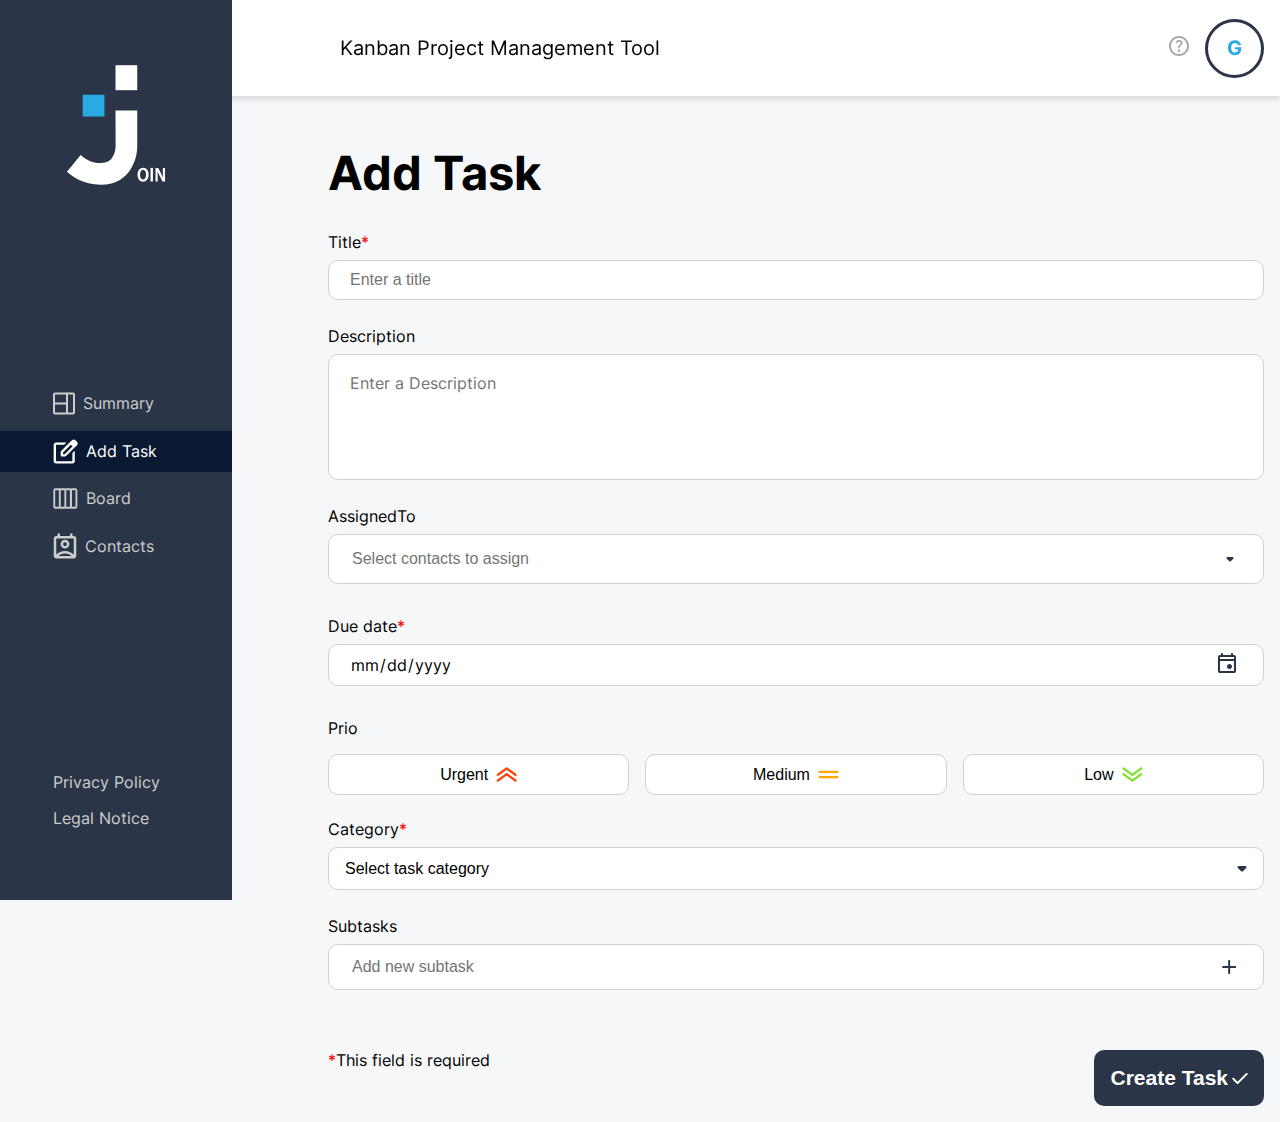
==== html/add_task.html @ 2c8321af "upadte addtask" ====
<!DOCTYPE html>
<html lang="en">
  <head>
    <meta charset="UTF-8" />
    <meta name="viewport" content="width=device-width, initial-scale=1.0" />
    <title>Add Task</title>
    <link rel="icon" type="image/x-icon" href="../assets/img/logoBright.svg" />
    <link rel="stylesheet" href="../css/font_inter.css" />
    <link rel="stylesheet" href="../css/footer_template.css" />
    <link rel="stylesheet" href="../css/header_template.css" />
    <link rel="stylesheet" href="../css/aside_template.css" />
    <link rel="stylesheet" href="../css/add_task.css" />
    <link rel="stylesheet" href="../css/scrollbar.css" />
    <link rel="stylesheet" href="../css/mainHTMLBody.css" />
    <script src="../js/includeHTML.js"></script>
    <script src="../js/flyIn.js"></script>
    <script src="../js/add_task.js"></script>
    <script src="../js/remoteStorage.js"></script>
  </head>

  <body class="bodyAddTaskCSS" onload="initAddTask()">
    <header w3-include-html="../assets/templates/header_template.html"></header>
    <aside w3-include-html="../assets/templates/aside_template.html"></aside>
    <main class="mainAddTaskCSS">
      <section class="addTaskMainContainer">
        <h1 class="addTaskTitle">Add Task</h1>
        <div class="mainAddTask">
          <form class="formAddTask">
            <div class="addTasksLeft">
              <div class="addTaskTitleContainer">
                <label for="title"
                  >Title<span style="color: red">*</span></label
                >
                <input
                  type="text"
                  id="title"
                  name="title"
                  placeholder="Enter a title"
                  required
                />
              </div>
              <div class="addTaskDescriptionContainer">
                <label for="description">Description</label>
                <textarea
                  name="description"
                  id="description"
                  rows="4"
                  cols="50"
                  placeholder="Enter a Description"
                ></textarea>
              </div>
              <div class="editAssignedTo">
                <label for="contactsDropDown">AssignedTo</label>
                <div class="contactsDropDownInputContainer">
                  <input
                    placeholder="Select contacts to assign"
                    type="search"
                    id="contactsDropDown"
                    onkeyup="editFilterNames()"
                    onfocus="showChoosingList()"
                  />
                  <div
                    class="openCloseChoosingListImg"
                    id="openCloseChoosingListImg"
                    onclick="toggleShowChoosingList()"
                  ></div>
                </div>
                <div id="choosingList" class="choosingList dnone" id></div>
                <div id="editAssignedTosChosenEdit" class="assignedContactsContainer"></div>
              </div>
              <div class="addTaskThisFieldIsRequiredLeft">
                <span style="color: red">*</span
                ><span>This field is required</span>
              </div>
            </div>
            <div class="spacerAddTasks"></div>
            <div class="addTasksRight">
              <div class="addTaskDueDateContainer">
                <label for="editDueDate"
                  >Due date<span style="color: red">*</span></label
                >
                <input
                  id="editDueDate"
                  name="editDueDate"
                  type="date"
                  min="2022-01-01"
                  step="1"
                  placeholder="dd-mm-yyyy"
                />
              </div>
              <div class="addTaskPrioContainer">
                <p>Prio</p>
                <div class="addTaskPrioButtonContainer">
                  <button
                    id="buttonUrgent"
                    onclick="addPrioButtonColor('urgent', event)"
                    class="buttonPrio"
                  >
                    Urgent<img
                      id="buttonImg1"
                      src="../assets/img/addTaskUrgentLogo.svg"
                    />
                  </button>
                  <button
                    id="buttonMedium"
                    onclick="addPrioButtonColor('medium', event)"
                    class="buttonPrio buttonPrioMediumOrange"
                  >
                    Medium<img
                      id="buttonImg2"
                      src="../assets/img/addTaskMediumLogo.svg"
                    />
                  </button>
                  <button
                    id="buttonLow"
                    onclick="addPrioButtonColor('low', event)"
                    class="buttonPrio"
                  >
                    Low<img
                      id="buttonImg3"
                      src="../assets/img/addTaskLowLogo.svg"
                    />
                  </button>
                </div>
              </div>
              <div class="addTaskCategoryContainer">
                <label for="category"
                  >Category<span style="color: red">*</span></label
                >
                <select name="category" id="category" required>
                  <option disabled selected>Select task category</option>
                  <option value="User Story">User Story</option>
                  <option value="Technical Task">Technical Task</option>
                </select>
              </div>
              <label for="editSubTasks">Subtasks</label>
              <div class="editSubTasksInputContainer">
                <input
                  type="text"
                  name="editSubTasks"
                  id="editSubTasks"
                  placeholder="Add new subtask"
                  minlength="5"
                  maxlength="20"
                />
                <img
                  class="addSubTaskImg"
                  src="../assets/img/EditTaskAddSubtask.svg"
                  alt=""
                  onclick="addSubTask()"
                />
              </div>
              <div id="editSubtasksList" class="editSubtasksList"></div>
              <div class="addTaskCreateTaskContainer">
                <div class="addTaskThisFieldIsRequiredRight">
                  <span style="color: red">*</span
                  ><span>This field is required</span>
                </div>
                <button class="addTaskClearTaskButton">Clear<img src="../assets/img/close_black.svg" alt="Clear" /></button>
                <button class="addTaskCreateTaskButton" type="submit" id="createTask" disabled>Create Task<img src="../assets/img/check.svg" alt="Check" /></button>
              </div>
            </div>
          </form>
        </div>
      </section>
    </main>
    <footer w3-include-html="../assets/templates/footer_template.html"></footer>
  </body>
</html>
---- css/font_inter.css ----
/* inter-100 - latin */
@font-face {
  font-display: swap; /* Check https://developer.mozilla.org/en-US/docs/Web/CSS/@font-face/font-display for other options. */
  font-family: 'Inter';
  font-style: normal;
  font-weight: 100;
  src: url('../fonts/inter/inter-v13-latin-100.woff2') format('woff2'); /* Chrome 36+, Opera 23+, Firefox 39+, Safari 12+, iOS 10+ */
}
/* inter-200 - latin */
@font-face {
  font-display: swap; /* Check https://developer.mozilla.org/en-US/docs/Web/CSS/@font-face/font-display for other options. */
  font-family: 'Inter';
  font-style: normal;
  font-weight: 200;
  src: url('../fonts/inter/inter-v13-latin-200.woff2') format('woff2'); /* Chrome 36+, Opera 23+, Firefox 39+, Safari 12+, iOS 10+ */
}
/* inter-300 - latin */
@font-face {
  font-display: swap; /* Check https://developer.mozilla.org/en-US/docs/Web/CSS/@font-face/font-display for other options. */
  font-family: 'Inter';
  font-style: normal;
  font-weight: 300;
  src: url('../fonts/inter/inter-v13-latin-300.woff2') format('woff2'); /* Chrome 36+, Opera 23+, Firefox 39+, Safari 12+, iOS 10+ */
}
/* inter-regular - latin */
@font-face {
  font-display: swap; /* Check https://developer.mozilla.org/en-US/docs/Web/CSS/@font-face/font-display for other options. */
  font-family: 'Inter';
  font-style: normal;
  font-weight: 400;
  src: url('../fonts/inter/inter-v13-latin-regular.woff2') format('woff2'); /* Chrome 36+, Opera 23+, Firefox 39+, Safari 12+, iOS 10+ */
}
/* inter-500 - latin */
@font-face {
  font-display: swap; /* Check https://developer.mozilla.org/en-US/docs/Web/CSS/@font-face/font-display for other options. */
  font-family: 'Inter';
  font-style: normal;
  font-weight: 500;
  src: url('../fonts/inter/inter-v13-latin-500.woff2') format('woff2'); /* Chrome 36+, Opera 23+, Firefox 39+, Safari 12+, iOS 10+ */
}
/* inter-600 - latin */
@font-face {
  font-display: swap; /* Check https://developer.mozilla.org/en-US/docs/Web/CSS/@font-face/font-display for other options. */
  font-family: 'Inter';
  font-style: normal;
  font-weight: 600;
  src: url('../fonts/inter/inter-v13-latin-600.woff2') format('woff2'); /* Chrome 36+, Opera 23+, Firefox 39+, Safari 12+, iOS 10+ */
}
/* inter-700 - latin */
@font-face {
  font-display: swap; /* Check https://developer.mozilla.org/en-US/docs/Web/CSS/@font-face/font-display for other options. */
  font-family: 'Inter';
  font-style: normal;
  font-weight: 700;
  src: url('../fonts/inter/inter-v13-latin-700.woff2') format('woff2'); /* Chrome 36+, Opera 23+, Firefox 39+, Safari 12+, iOS 10+ */
}
/* inter-800 - latin */
@font-face {
  font-display: swap; /* Check https://developer.mozilla.org/en-US/docs/Web/CSS/@font-face/font-display for other options. */
  font-family: 'Inter';
  font-style: normal;
  font-weight: 800;
  src: url('../fonts/inter/inter-v13-latin-800.woff2') format('woff2'); /* Chrome 36+, Opera 23+, Firefox 39+, Safari 12+, iOS 10+ */
}
/* inter-900 - latin */
@font-face {
  font-display: swap; /* Check https://developer.mozilla.org/en-US/docs/Web/CSS/@font-face/font-display for other options. */
  font-family: 'Inter';
  font-style: normal;
  font-weight: 900;
  src: url('../fonts/inter/inter-v13-latin-900.woff2') format('woff2'); /* Chrome 36+, Opera 23+, Firefox 39+, Safari 12+, iOS 10+ */
}
---- css/footer_template.css ----
footer {
    position: fixed;
    bottom: 0;
    width: 100%;
    background-color: #2A3647;
    height: 80px;
    display: flex;
    justify-content: center;
    align-items: center;
}

.desktopContainer {
    width: 100%;
    display: flex;
    justify-content: space-around;
    align-items: center;
    padding-left: 10px;
    padding-right: 10px;
}

.desktopContainerLink {
    text-decoration: none;
    color: #D9D9D9;
    display: flex;
    flex-direction: column;
    align-items: center;
    justify-content: center;
    width: 72px;
    height: 80px;
    font-size: 14px;
    gap: 4px;
}

.desktopContainerLink img {
    width: 22px;
    height: 22px;
}

@media screen and (min-width: 1000px) {
    footer {
        display: none;
    }

    main {
        padding-left: 328px;
        margin-right: 96px;
    }
}
---- css/header_template.css ----
.body {
    margin: 0;
    font-family: 'Inter';
    background-color: #F6F7F8;
    min-height: 100vh;
    display: flex;
    flex-direction: column;
}

header {
    background-color: white;
    height: 80px;
    width: 100%;
    box-shadow: 0px 4px 4px rgba(0, 0, 0, 0.1);
    display: flex;
    justify-content: center;
    align-items: center;
    position: fixed;
    top: 0;
    z-index: 2;
}

.headerContainer {
    display: flex;
    justify-content: space-between;
    width: 100%;
}

.headerContainerLeft {
    display: flex;
    justify-content: center;
    align-items: center;
}

.headerContainerLeftImg {
    width: 32px;
    padding-left: 16px;
}

.headerContainerRight {
    display: flex;
    justify-content: center;
    align-items: center;
    gap: 16px;
}

.headerContainerRightUserIcon {
    height: 40px;
    width: 40px;
    border: 2px solid #2A3647;
    border-radius: 50%;
    display: flex;
    justify-content: center;
    align-items: center;
    margin-right: 16px;
    color: #29ABE2;
    font-weight: bold;
    font-size: 15px;
    cursor: pointer;
}

.headerContainerRightHelp img:hover {
    cursor: pointer;
    transform: scale(1.12);
}

#headerMobileMenu {
    position: fixed;
    top: 62px;
    display: flex;
    flex-direction: column;
    align-items: center;
    justify-content: center;
    padding: 10px;
    border-radius: 20px 0px 20px 20px;
    gap: 8px;
    height: 200px;
    background-color: #2A3647;
    transition: 0.2s;
}

.right {
    right: -200px;
}

.normal {
    right: 10px;
}

#headerMobileMenu a {
    text-decoration: none;
    color: #CDCDCD;
    padding: 8px 8px 8px 8px;
    display: flex;
    width: 130px;
    font-size: 16px;
    border-radius: 6px;

}

#headerMobileMenu div{
    text-decoration: none;
    color: #CDCDCD;
    padding: 8px 8px 8px 8px;
    display: flex;
    width: 130px;
    font-size: 16px;
    border-radius: 6px;    
}

#headerMobileMenu div:hover {
    background-color: rgba(42, 61, 89, 1);
    cursor: pointer;
}

.headerContainerRightUserIcon:hover {
    background-color: #e2e6ec;
}

#headerMobileMenu a:hover {
    background-color: rgba(42, 61, 89, 1);
}

@media screen and (min-width: 1000px) {
    header {
        height: 96px;
    }

    .headerContainerLeftImg {
        display: none;
    }

    .headerContainerLeft {
        padding-left: 340px;
        font-size: 20px;
        font-weight: 400;
    }

    .headerContainerRightUserIcon {
        height: 53px;
        width: 53px;
        border: 3px solid #2A3647;

        font-weight: bold;
        font-size: 20px;
    }

    .headerMobileMenuHelp{
        display: none !important;
    }
    #headerMobileMenu {
        top: 96px;
        height: 158px;
    }
}

@media screen and (max-width: 999px) {
    .headerContainerRightHelp {
        display: none;
    }

    .headerContainerLeftKanbanText {
        display: none;
    }
}
---- css/aside_template.css ----
aside {
    display: flex;
    justify-content: center;
    align-items: start;
    background-color: #2A3647;
    min-width: 232px;
    z-index: 10;
    min-height: 100vh;
    position: fixed;
}

.asideContainer {
    display: flex;
    flex-direction: column;
    align-items: center;
    justify-content: space-between;
    height: 100vh;
    width: 100%;

}

.asideContainerLogo {
    width: 100px;
    height: 122px;
    padding-top: 64px;
}

.asideMiddle {
    display: flex;
    flex-direction: column;
    width: 100%;
    gap: 8px;
}

.asideMiddleLink {
    display: flex;
    justify-content: start;
    align-items: center;
    padding-left: 53px;
    padding-top: 8px;
    padding-bottom: 8px;
    text-decoration: none;
    gap: 8px;
    color: #CDCDCD;
    font-size: 16px;
    font-weight: 400;
}

.asideMiddleLink:hover {
    cursor: pointer;
    background-color: #2A3D59;
}

.asideBottom {
    display: flex;
    flex-direction: column;
    width: 100%;
    margin-bottom: 64px;
}

.asideBottomLink {
    display: flex;
    justify-content: start;
    align-items: center;
    padding-left: 53px;
    padding-top: 8px;
    padding-bottom: 8px;
    text-decoration: none;
    gap: 8px;
    color: #CDCDCD;
    font-size: 16px;
    font-weight: 400;
}

.asideBottomLink:hover {
    cursor: pointer;
    color: rgb(41, 171, 226);
}

@media screen and (max-width: 999px) {
    aside {
        display: none;
    }

    main {
        padding-left: 16px;
    }
}
---- css/add_task.css ----
#asideMiddleLinkAddTask{
    background-color: #091931;
    color: white;
}

#asideMiddleLinkAddTask img{
    filter: brightness(2);
}

#desktopContainerLinkAddTask{
    background-color: #091931;
    border-radius: 8px;
    width: 76px;
    height: 76px;
    color: white;
}

#desktopContainerLinkAddTask img{
    filter: brightness(2);
}

.addTaskMainContainer {
    display: flex;
    flex-direction: column;
}

.spacerAddTasks {
    height: 424px;
    border: 1px solid #D1D1D1;
    margin: 0 40px;
}

.addTaskTitle {
    margin-top: 48px;
    gap: 20px;
    font-size: 47px;
    font-weight: 700;
}

.mainAddTask {
    display: flex;
}

.mainAddTask label {
    font-size: 16px;
    font-weight: 400;
    margin-bottom: 8px;
}

.formAddTask {
    display: flex;
}

.addTasksLeft {
    display: flex;
    flex-direction: column;
    width: 440px;
}

.addTaskThisFieldIsRequiredLeft {
    margin-top: 180px;
}

.addTasksRight {
    display: flex;
    flex-direction: column;
    width: 440px;
    height: 416px;
}

.addTaskTitleContainer,
.addTaskDescriptionContainer,
.addTaskAssignedToContainer,
.addTaskDueDateContainer,
.addTaskPrioContainer,
.addTaskCategoryContainer {
    display: flex;
    flex-direction: column;
    margin-bottom: 16px;
}

.assignedContactsContainer {
    display: flex;
    padding-top: 16px;
}

.addTaskTitleContainer input {
    margin-bottom: 10px;
    border-radius: 10px;
    border: 1px solid #D1D1D1;
    transition: border-color 0.3s;
    padding: 10px 21px 10px 21px;
    font-size: 16px;
}

.addTaskTitleContainer input:focus {
    border-color: #29ABE2; 
    outline: none; 
}

.addTaskDescriptionContainer textarea {
    height: 88px;
    max-width: 396px;
    padding: 18px 21px 18px 21px;
    border-radius: 10px;
    border: 1px solid #D1D1D1;
    margin-bottom: 10px;
    font-family: 'Inter';
    font-size: 16px;
}

.addTaskDescriptionContainer textarea:focus {
    border-color: #29ABE2; 
    outline: none; 
}

.addTaskAssignedToContainer select {
    justify-content: space-between;
    margin-bottom: 180px;
    border-radius: 10px;
    border: 1px solid #D1D1D1;
    transition: border-color 0.3s;
    padding: 12px 16px 12px 16px;
    font-size: 16px;
    background-image: url(../assets/img/addTaskArrowDropDown.svg);
    background-size: 10px;
    background-position: right 16px center;
    background-repeat: no-repeat;
    background-color: white;
    cursor: pointer;
}

#assignedTo {
    -webkit-appearance: none; 
    -moz-appearance: none;     
    appearance: none;          
}

.addTaskCategoryContainer select {
    justify-content: space-between;
    margin-bottom: 10px;
    border-radius: 10px;
    border: 1px solid #D1D1D1;
    transition: border-color 0.3s;
    padding: 12px 16px 12px 16px;
    font-size: 16px;
    background-image: url(../assets/img/addTaskArrowDropDown.svg);
    background-size: 10px;
    background-position: right 16px center;
    background-repeat: no-repeat;
    background-color: white;
    cursor: pointer;
}

#category {
    -webkit-appearance: none; 
    -moz-appearance: none;     
    appearance: none;          
}

.addTaskAssignedToContainer select:focus {
    border-color: #29ABE2; 
    outline: none; 
}

.addTaskDueDateContainer input {
    justify-content: space-between;
    border-radius: 10px;
    border: 1px solid #D1D1D1;
    transition: border-color 0.3s;
    padding: 8px 21px 8px 21px;
    font-size: 16px;
    font-family: 'Inter';
}

.addTaskDueDateContainer input:focus {
    border-color: #29ABE2; 
    outline: none; 
}

input[type="date"]::-webkit-calendar-picker-indicator {
    color: rgba(0, 0, 0, 0);
    opacity: 1;
    display: block;
    background: url(../assets/img/CalenderEditBoard.svg) no-repeat; 
    width: 20px;
    height: 20px;
    border-width: thin;
}

input[type="date"]::-webkit-calendar-picker-indicator:hover{
    cursor: pointer;
}

.addTaskPrioButtonContainer {
    display: flex;
    justify-content: space-between;
    gap: 16px;
}

.addTaskCategoryContainer select:focus {
    border-color: #29ABE2; 
    outline: none; 
}

.addTaskCreateTaskContainer {
    display: flex;
    justify-content: flex-end;
    gap: 16px;
    margin-top: 60px;
}

.addTaskCreateTaskContainer span {
    display: none;
}

.addTaskCreateTaskButton {
    background-color: #2A3647;
    color: white;
    border-radius: 10px;
    padding: 16px;
    font-size: 21px;
    font-weight: 700;
    cursor: pointer;
    gap: 4px;
    border: none;
    display: flex;
    justify-content: center;
    align-items: center;
    margin-bottom: 16px;
}

.addTaskCreateTaskButton:hover {
    background-color: #29ABE2;
}

.addTaskClearTaskButton {
    border: solid 1px #2A3647;
    color: #2A3647;
    background-color: white;
    padding: 16px;
    border-radius: 10px;
    width: 126px;
    height: 56px;
    font-size: 20px;
    display: flex;
    align-items: center;
    justify-content: center;
    cursor: pointer;
}

.addTaskClearTaskButton:hover {
    border: 1px solid #29ABE2;
    color: #29ABE2;
}

.addTaskClearTaskButton img {
    margin-left: 8px;
    height: 10.49px;
    width: 10.49px;
}

.addTaskClearTaskButton:hover img {
    filter: invert(47%) sepia(77%) saturate(2275%) hue-rotate(158deg) brightness(98%) contrast(102%);
}

/* Background Color */
.buttonPrio {
    height: 41px;
    border-radius: 10px;
    padding: 18px 10px;
    margin-bottom: 8px;
    border: 1px solid #D1D1D1;
    display: flex;
    justify-content: center;
    align-items: center;
    flex-direction: row;
    background-color: white;
    width: 100%;
    gap: 8px;
    font-weight: 400;
    font-size: 16px;
    cursor: pointer;
}

.buttonPrio:hover {
    cursor: pointer;
    box-shadow: 0 4px 4px rgba(0, 0, 0, 0.25);
}

.backgroundColorRed {
    background-color: #FF3D00;
    color: white;
}

.backgroundColorOrange {
    background-color: #FFA800;
    color: white;
}

.backgroundColorGreen {
    background-color: #7AE229;
    color: white;
}

.buttonPrio img {
    filter: none; 
}

.buttonPrioWhite img {
    filter: brightness(0) invert(1); 
}


.editAssignedTo {
    display: flex;
    flex-direction: column;
}

.choosingListRow {
    display: flex;
    justify-content: space-between;
    padding: 7px 10px;
    align-items: center;
}

.choosingListRow:hover{
    background-color: #A8A8A8;
    border-radius: 10px;
    border: unset;
    cursor: pointer;
}

.choosingListLeft {
    display: flex;
    align-items: center;
    justify-content: center;
    gap: 16px;
}

.choosingListUserInitials {
    color: white;
    font-size: 14px;
}

.choosingListUserIcon {
    display: flex;
    justify-content: center;
    align-items: center;
    height: 42px;
    width: 42px;
    border-radius: 50%;
    margin: 0 !important;
}

#contactsDropDown {
    border: unset;
    font-size: 16px;
    width: 93%;
}

#contactsDropDown:focus {
    outline: none;
}

.contactsDropDownInputContainer {
    display: flex;
    align-items: center;
    justify-content: space-between;
    border-radius: 10px;
    border: 1px solid #D1D1D1;
    font-size: 16px;
    padding: 12px 21px;
    z-index: 2;
    background-color: white;
}

.openCloseChoosingListImg {
    background-image: url(../assets/img/arrowDropDown.svg);
    height: 24px;
    width: 24px;
}

#openCloseChoosingListImg:hover{
    cursor: pointer;
}

.dnone {
    display: none !important;
}

.CFF7A00 {
    background-color: #FF7A00;
    margin-left: -5px;
}

.CFF5EB3 {
    background-color: #FF5EB3;
    margin-left: -5px;
}

.C6E52FF {
    background-color: #6E52FF;
    margin-left: -5px;
}

.C9327FF {
    background-color: #9327FF;
    margin-left: -5px;
}

.C00BEE8 {
    background-color: #00BEE8;
    margin-left: -5px;
}

.C1FD7C1 {
    background-color: #1FD7C1;
    margin-left: -5px;
}

.CFF745E {
    background-color: #FF745E;
    margin-left: -5px;
}

.CFFA35E {
    background-color: #FFA35E;
    margin-left: -5px;
}

.CFC71FF {
    background-color: #FC71FF;
    margin-left: -5px;
}

.CFFC701 {
    background-color: #FFC701;
    margin-left: -5px;
}

.C0038FF {
    background-color: #0038FF;
    margin-left: -5px;
}

.CC3FF2B {
    background-color: #C3FF2B;
    margin-left: -5px;
}

.CFFE62B {
    background-color: #FFE62B;
    margin-left: -5px;
}

.CFF4646 {
    background-color: #FF4646;
    margin-left: -5px;
}

.CSFFBB2B {
    background-color: #FFBB2B;
    margin-left: -5px;
}

.CFF70AA {
    background-color: #CFF70A;
    margin-left: -5px;
}

.rotate180 {
    transform: rotate(180deg);
}

.choosingListCheck {
    height: 24px;
    width: 24px;
}

.completedFalse {
    background-image: url(../assets/img/checkEmpty.svg);
}

.completedTrue {
    background-image: url(../assets/img/checked.svg);
}

@media (max-width: 1300px) {
    .mainAddTask {
        margin: 0;
        display: flex;
        flex-direction: column;
    }

    .formAddTask {
        flex-direction: column;
    }

    .addTasksLeft {
        width: 100%;
    }

    .spacerAddTasks {
        display: none;
    }

    .addTasksRight {
        width: 100%;
        margin-bottom: 44px;
        margin-top: 16px;
    }

    .addTaskMainContainer {
        margin-right: 16px;
        margin-bottom: 16px;
    }

    .addTaskCreateTaskContainer {
        justify-content: space-between;
    }

    .addTaskCreateTaskContainer span {
        display: flex;
    }

    .addTaskThisFieldIsRequiredLeft {
        display: none;
    }

    .addTaskThisFieldIsRequiredRight {
        display: flex;
    }

    .addTaskDescriptionContainer textarea {
        resize: none;
        max-width: 100%;
    }

    .addTaskClearTaskButton {
        display: none;
    }

    .addTaskAssignedToContainer select {
        margin-bottom: 10px;
    }
}

@media (max-width: 400px) {
    .addTaskPrioButtonContainer {
        gap: 8px;
        flex-direction: column;
    }
}

/* Subtask */

input:-internal-autofill-selected {
 background-color: white;
}

.editSubTasksInputContainer:focus {
    border-color: #29ABE2; 
    outline: none; 
}

.editSubTasksInputContainer {
    display: flex;
    align-items: center;
    justify-content: space-between;
    border-radius: 10px;
    border: 1px solid #D1D1D1;
    transition: border-color 0.3s;
    padding: 10px 21px 10px 21px;
    font-size: 16px;
    background-color: white;
}

#editSubTasks {
    border: unset;
    font-size: 16px;
    flex: 1;
    outline: none;
}

.addSubTaskImg:hover{
    cursor: pointer;
    transform: scale(1.03);
}

.subTaskEditRow{
    display: flex;
    width: 100%;
    justify-content: space-between;
    margin-top: 8px;
}

.subTaskEditRowRight{
    display: flex;
    justify-content: center;
    align-items: center;
    gap: 4px;
    margin-right: 16px;
}

.editSubTaskDeleteImg:hover{
    cursor: pointer;
    transform: scale(1.03);
}

.editSubTaskEditImg:hover{
    cursor: pointer;
    transform: scale(1.03);
}

.editSubTaskInputContainer {
    display: flex;
    align-items: center;
    justify-content: space-between;
    font-size: 16px;
    z-index: 2;
    background-color: white;
    width: 100%;
    padding-left: 16px;
    border-radius: 10px;
}

.editSubTaskEditInput{
    border: unset;
    font-size: 16px;
    flex: 1;
    height: 32px;
}

.editSubTaskEditInput:focus{
    outline: none;
    border-bottom: 1px solid #29ABE2
}

.subTaskEditEditRowRight{
    display: flex;
    justify-content: center;
    align-items: center;
    gap: 4px;
    margin-right: 8px;
}
---- css/scrollbar.css ----
/* Scrollbar */
::-webkit-scrollbar {
    width: 8px;
    height: 8px;
}

::-webkit-scrollbar-thumb {
    background: grey;
    border-radius: 8px;
}

::-webkit-scrollbar-button {
    background-color: white;
    background-size: 10px 10px;
    background-repeat: no-repeat;
    background-position: center center;
    height: 16px;
    width: 2px;
}

::-webkit-scrollbar-button:end:increment {
    background-image: url(../assets/img/scrollbarDown.svg)
}

::-webkit-scrollbar-button:start:decrement {
   background-image: url(../assets/img/scrollbarUp.svg)
}
---- css/mainHTMLBody.css ----
html {
    scroll-behavior: smooth;
}

/* style.css */

.bodyStyleCSS {
    margin: 0;
    font-family: 'Inter';
    background-color: #F6F7F8;
    min-height: 100vh;
    overflow: hidden;
    max-width: 2000px;
    display: flex;
    flex-direction: column;
    align-items: center;
    justify-content: center;
}

.mainStyleCSS {
    background-color: white;
    width: calc(100vw - 32px);
    border-radius: 30px;
    height: 515px;
    box-shadow: 0px 0px 14px 3px #0000000A;
    display: flex;
    flex-direction: column;
    align-items: center;
    max-width: 530px;
}

/* signUp.css */

.bodySignUpCSS {
    margin: 0;
    display: flex;
    font-family: 'Inter';
    background-color: #F6F7F8;
    min-height: 100vh;
    display: flex;
    flex-direction: column;
    justify-content: center;
    align-items: center;
    overflow: hidden;
    max-width: 2000px;
}

.mainSignUpCSS {
    background-color: white;
    width: calc(100vw - 32px);
    border-radius: 30px;
    height: 595px;
    box-shadow: 0px 0px 14px 3px #0000000A;
    display: flex;
    flex-direction: column;
    align-items: center;
    max-width: 530px;
}

/* add_task.css */

.bodyAddTaskCSS {
    margin: 0;
    display: flex;
    flex-direction: column;
    font-family: 'Inter';
    background-color: #F6F7F8;
    height: 100vh;
}

.mainAddTaskCSS {
    flex: 1;
    margin: 96px 16px 0 328px;
}

/* board & legal_notice CSS */

.bodyBoardCSS,
.bodyLegalNoticeCSS {
    margin: 0;
    display: flex;
    font-family: 'Inter';
    background-color: #F6F7F8;
    min-height: 100vh;
}

.mainBoardCSS {
    margin-top: 128px;
    margin-bottom: 110px;
    margin-right: 16px;
    width: 100%;
    display: flex;
    flex-direction: column;
    align-items: center;
    max-width: 100%;
    overflow: hidden;
}

.mainLegalNoticeCSS {
    margin-top: 100px;
    margin-bottom: 80px;
    padding-right: 10px;
}

/* privacy_policy.css */

.bodyPivacyPolicyCSS {
    margin: 0;
    font-family: 'Inter';
    background-color: #F6F7F8;
    min-height: 100vh;
    display: flex;
    flex-direction: column;
}

.mainPivacyPolicyCSS {
    margin-top: 100px; 
    margin-bottom: 80px; 
    padding-right: 10px;
    overflow-y: auto; 
    flex: 1; 
}

.mainPivacyPolicyCSS a {
    color: #29ABE2;
    text-decoration: none;
    cursor: pointer;
}

@media (max-width: 1000px) {
    .mainAddTaskCSS {
        margin: 80px 0;
        overflow-y: auto;
    }
}

@media screen and (min-width: 1000px) {
    .mainAddTaskCSS {
        padding-left: 0;
        margin-right: 0;
    }
}
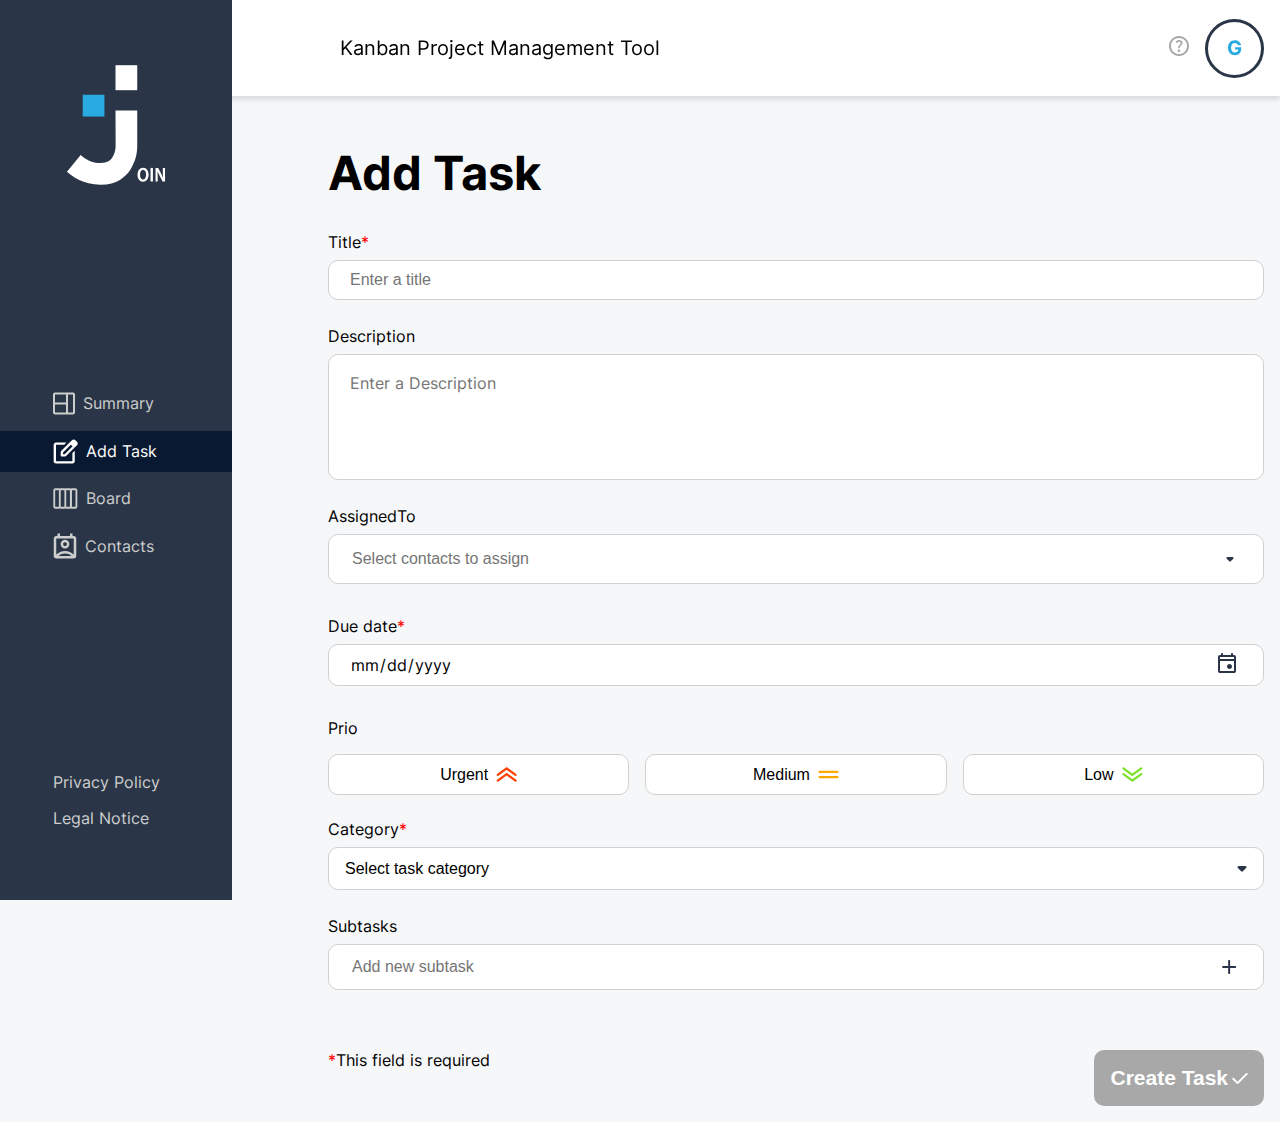
==== commit 8ab565e2: "update addTask" ====
--- a/html/add_task.html
+++ b/html/add_task.html
@@ -25,142 +25,128 @@
       <section class="addTaskMainContainer">
         <h1 class="addTaskTitle">Add Task</h1>
         <div class="mainAddTask">
-          <form class="formAddTask">
-            <div class="addTasksLeft">
-              <div class="addTaskTitleContainer">
-                <label for="title"
-                  >Title<span style="color: red">*</span></label
-                >
-                <input
-                  type="text"
-                  id="title"
-                  name="title"
-                  placeholder="Enter a title"
-                  required
-                />
-              </div>
-              <div class="addTaskDescriptionContainer">
-                <label for="description">Description</label>
-                <textarea
-                  name="description"
-                  id="description"
-                  rows="4"
-                  cols="50"
-                  placeholder="Enter a Description"
-                ></textarea>
-              </div>
-              <div class="editAssignedTo">
-                <label for="contactsDropDown">AssignedTo</label>
-                <div class="contactsDropDownInputContainer">
-                  <input
-                    placeholder="Select contacts to assign"
-                    type="search"
-                    id="contactsDropDown"
-                    onkeyup="editFilterNames()"
-                    onfocus="showChoosingList()"
-                  />
-                  <div
-                    class="openCloseChoosingListImg"
-                    id="openCloseChoosingListImg"
-                    onclick="toggleShowChoosingList()"
-                  ></div>
+            <form class="formAddTask">
+                <div class="addTasksLeft">
+                  <div class="addTaskTitleContainer">
+                    <label for="title">Title<span style="color: red">*</span></label>
+                    <input
+                      type="text"
+                      id="title"
+                      name="title"
+                      placeholder="Enter a title"
+                      required
+                      oninput="enableCreateTaskButton()"
+                    />
+                  </div>
+                  <div class="addTaskDescriptionContainer">
+                    <label for="description">Description</label>
+                    <textarea
+                      name="description"
+                      id="description"
+                      rows="4"
+                      cols="50"
+                      placeholder="Enter a Description"
+                    ></textarea>
+                  </div>
+                  <div class="editAssignedTo">
+                    <label for="contactsDropDown">AssignedTo</label>
+                    <div class="contactsDropDownInputContainer">
+                      <input
+                        placeholder="Select contacts to assign"
+                        type="search"
+                        id="contactsDropDown"
+                        onkeyup="editFilterNames()"
+                        onfocus="showChoosingList()"
+                      />
+                      <div
+                        class="openCloseChoosingListImg"
+                        id="openCloseChoosingListImg"
+                        onclick="toggleShowChoosingList()"
+                      ></div>
+                    </div>
+                    <div id="choosingList" class="choosingList dnone"></div>
+                    <div id="editAssignedTosChosenEdit" class="assignedContactsContainer"></div>
+                  </div>
+                  <div class="addTaskThisFieldIsRequiredLeft">
+                    <span style="color: red">*</span><span>This field is required</span>
+                  </div>
                 </div>
-                <div id="choosingList" class="choosingList dnone" id></div>
-                <div id="editAssignedTosChosenEdit" class="assignedContactsContainer"></div>
-              </div>
-              <div class="addTaskThisFieldIsRequiredLeft">
-                <span style="color: red">*</span
-                ><span>This field is required</span>
-              </div>
-            </div>
-            <div class="spacerAddTasks"></div>
-            <div class="addTasksRight">
-              <div class="addTaskDueDateContainer">
-                <label for="editDueDate"
-                  >Due date<span style="color: red">*</span></label
-                >
-                <input
-                  id="editDueDate"
-                  name="editDueDate"
-                  type="date"
-                  min="2022-01-01"
-                  step="1"
-                  placeholder="dd-mm-yyyy"
-                />
-              </div>
-              <div class="addTaskPrioContainer">
-                <p>Prio</p>
-                <div class="addTaskPrioButtonContainer">
-                  <button
-                    id="buttonUrgent"
-                    onclick="addPrioButtonColor('urgent', event)"
-                    class="buttonPrio"
-                  >
-                    Urgent<img
-                      id="buttonImg1"
-                      src="../assets/img/addTaskUrgentLogo.svg"
+                <div class="spacerAddTasks"></div>
+                <div class="addTasksRight">
+                  <div class="addTaskDueDateContainer">
+                    <label for="editDueDate">Due date<span style="color: red">*</span></label>
+                    <input
+                      id="editDueDate"
+                      name="editDueDate"
+                      type="date"
+                      min="2022-01-01"
+                      step="1"
+                      placeholder="dd-mm-yyyy"
+                      required
+                      oninput="enableCreateTaskButton()"
                     />
-                  </button>
-                  <button
-                    id="buttonMedium"
-                    onclick="addPrioButtonColor('medium', event)"
-                    class="buttonPrio buttonPrioMediumOrange"
-                  >
-                    Medium<img
-                      id="buttonImg2"
-                      src="../assets/img/addTaskMediumLogo.svg"
+                  </div>
+                  <div class="addTaskPrioContainer">
+                    <p>Prio</p>
+                    <div class="addTaskPrioButtonContainer">
+                      <button
+                        id="buttonUrgent"
+                        onclick="addPrioButtonColor('urgent', event)"
+                        class="buttonPrio"
+                      >
+                        Urgent<img id="buttonImg1" src="../assets/img/addTaskUrgentLogo.svg" />
+                      </button>
+                      <button
+                        id="buttonMedium"
+                        onclick="addPrioButtonColor('medium', event)"
+                        class="buttonPrio buttonPrioMediumOrange"
+                      >
+                        Medium<img id="buttonImg2" src="../assets/img/addTaskMediumLogo.svg" />
+                      </button>
+                      <button
+                        id="buttonLow"
+                        onclick="addPrioButtonColor('low', event)"
+                        class="buttonPrio"
+                      >
+                        Low<img id="buttonImg3" src="../assets/img/addTaskLowLogo.svg" />
+                      </button>
+                    </div>
+                  </div>
+                  <div class="addTaskCategoryContainer">
+                    <label for="category">Category<span style="color: red">*</span></label>
+                    <select name="category" id="category" required onchange="enableCreateTaskButton()">
+                      <option disabled selected>Select task category</option>
+                      <option value="User Story">User Story</option>
+                      <option value="Technical Task">Technical Task</option>
+                    </select>
+                  </div>
+                  <label for="editSubTasks">Subtasks</label>
+                  <div class="editSubTasksInputContainer">
+                    <input
+                      type="text"
+                      name="editSubTasks"
+                      id="editSubTasks"
+                      placeholder="Add new subtask"
+                      minlength="5"
+                      maxlength="20"
                     />
-                  </button>
-                  <button
-                    id="buttonLow"
-                    onclick="addPrioButtonColor('low', event)"
-                    class="buttonPrio"
-                  >
-                    Low<img
-                      id="buttonImg3"
-                      src="../assets/img/addTaskLowLogo.svg"
+                    <img
+                      class="addSubTaskImg"
+                      src="../assets/img/EditTaskAddSubtask.svg"
+                      alt=""
+                      onclick="addSubTask()"
                     />
-                  </button>
+                  </div>
+                  <div id="editSubtasksList" class="editSubtasksList"></div>
+                  <div class="addTaskCreateTaskContainer">
+                    <div class="addTaskThisFieldIsRequiredRight">
+                      <span style="color: red">*</span><span>This field is required</span>
+                    </div>
+                    <button class="addTaskClearTaskButton" onclick="clearTask()">Clear<img src="../assets/img/close_black.svg" alt="Clear" /></button>
+                    <button class="addTaskCreateTaskButton" type="submit" id="createTask" disabled>Create Task<img src="../assets/img/check.svg" alt="Check" /></button>
+                  </div>
                 </div>
-              </div>
-              <div class="addTaskCategoryContainer">
-                <label for="category"
-                  >Category<span style="color: red">*</span></label
-                >
-                <select name="category" id="category" required>
-                  <option disabled selected>Select task category</option>
-                  <option value="User Story">User Story</option>
-                  <option value="Technical Task">Technical Task</option>
-                </select>
-              </div>
-              <label for="editSubTasks">Subtasks</label>
-              <div class="editSubTasksInputContainer">
-                <input
-                  type="text"
-                  name="editSubTasks"
-                  id="editSubTasks"
-                  placeholder="Add new subtask"
-                  minlength="5"
-                  maxlength="20"
-                />
-                <img
-                  class="addSubTaskImg"
-                  src="../assets/img/EditTaskAddSubtask.svg"
-                  alt=""
-                  onclick="addSubTask()"
-                />
-              </div>
-              <div id="editSubtasksList" class="editSubtasksList"></div>
-              <div class="addTaskCreateTaskContainer">
-                <div class="addTaskThisFieldIsRequiredRight">
-                  <span style="color: red">*</span
-                  ><span>This field is required</span>
-                </div>
-                <button class="addTaskClearTaskButton">Clear<img src="../assets/img/close_black.svg" alt="Clear" /></button>
-                <button class="addTaskCreateTaskButton" type="submit" id="createTask" disabled>Create Task<img src="../assets/img/check.svg" alt="Check" /></button>
-              </div>
-            </div>
-          </form>
+              </form>              
         </div>
       </section>
     </main>
--- a/css/add_task.css
+++ b/css/add_task.css
@@ -214,26 +214,6 @@
     display: none;
 }
 
-.addTaskCreateTaskButton {
-    background-color: #2A3647;
-    color: white;
-    border-radius: 10px;
-    padding: 16px;
-    font-size: 21px;
-    font-weight: 700;
-    cursor: pointer;
-    gap: 4px;
-    border: none;
-    display: flex;
-    justify-content: center;
-    align-items: center;
-    margin-bottom: 16px;
-}
-
-.addTaskCreateTaskButton:hover {
-    background-color: #29ABE2;
-}
-
 .addTaskClearTaskButton {
     border: solid 1px #2A3647;
     color: #2A3647;
@@ -484,6 +464,99 @@
 
 .completedTrue {
     background-image: url(../assets/img/checked.svg);
+}
+
+
+/* Subtask */
+
+.editSubTasksInputContainer:focus {
+    border-color: #29ABE2; 
+    outline: none; 
+}
+
+.editSubTasksInputContainer {
+    display: flex;
+    align-items: center;
+    justify-content: space-between;
+    border-radius: 10px;
+    border: 1px solid #D1D1D1;
+    transition: border-color 0.3s;
+    padding: 10px 21px 10px 21px;
+    font-size: 16px;
+    background-color: white;
+}
+
+#editSubTasks {
+    border: unset;
+    font-size: 16px;
+    flex: 1;
+    outline: none;
+}
+
+.addSubTaskImg:hover{
+    cursor: pointer;
+    transform: scale(1.03);
+}
+
+.subTaskEditRow{
+    display: flex;
+    width: 100%;
+    justify-content: space-between;
+    margin-top: 8px;
+}
+
+.subTaskEditRowRight{
+    display: flex;
+    justify-content: center;
+    align-items: center;
+    gap: 4px;
+    margin-right: 16px;
+}
+
+.editSubTaskDeleteImg:hover{
+    cursor: pointer;
+    transform: scale(1.03);
+}
+
+.editSubTaskEditImg:hover{
+    cursor: pointer;
+    transform: scale(1.03);
+}
+
+.editSubTaskInputContainer {
+    display: flex;
+    align-items: center;
+    justify-content: space-between;
+    font-size: 16px;
+    z-index: 2;
+    background-color: white;
+    width: 100%;
+    padding-left: 16px;
+    border-radius: 10px;
+}
+
+.editSubTaskEditInput{
+    border: unset;
+    font-size: 16px;
+    flex: 1;
+    height: 32px;
+}
+
+.editSubTaskEditInput:focus{
+    outline: none;
+    border-bottom: 1px solid #29ABE2
+}
+
+.subTaskEditEditRowRight{
+    display: flex;
+    justify-content: center;
+    align-items: center;
+    gap: 4px;
+    margin-right: 8px;
+}
+
+.input:-internal-autofill-selected {
+    background-color: white;
 }
 
 @media (max-width: 1300px) {
@@ -553,94 +626,39 @@
     }
 }
 
-/* Subtask */
-
-input:-internal-autofill-selected {
- background-color: white;
-}
-
-.editSubTasksInputContainer:focus {
-    border-color: #29ABE2; 
-    outline: none; 
-}
-
-.editSubTasksInputContainer {
-    display: flex;
-    align-items: center;
-    justify-content: space-between;
-    border-radius: 10px;
-    border: 1px solid #D1D1D1;
-    transition: border-color 0.3s;
-    padding: 10px 21px 10px 21px;
-    font-size: 16px;
-    background-color: white;
-}
-
-#editSubTasks {
-    border: unset;
-    font-size: 16px;
-    flex: 1;
-    outline: none;
-}
-
-.addSubTaskImg:hover{
-    cursor: pointer;
-    transform: scale(1.03);
-}
-
-.subTaskEditRow{
-    display: flex;
-    width: 100%;
-    justify-content: space-between;
-    margin-top: 8px;
-}
-
-.subTaskEditRowRight{
-    display: flex;
-    justify-content: center;
-    align-items: center;
+/* disabled to enabled */
+
+.addTaskCreateTaskButton:enabled {
+    background-color: #2A3647;
+    color: white;
+    border-radius: 10px;
+    padding: 16px;
+    font-size: 21px;
+    font-weight: 700;
+    cursor: pointer;
     gap: 4px;
-    margin-right: 16px;
-}
-
-.editSubTaskDeleteImg:hover{
-    cursor: pointer;
-    transform: scale(1.03);
-}
-
-.editSubTaskEditImg:hover{
-    cursor: pointer;
-    transform: scale(1.03);
-}
-
-.editSubTaskInputContainer {
-    display: flex;
-    align-items: center;
-    justify-content: space-between;
-    font-size: 16px;
-    z-index: 2;
-    background-color: white;
-    width: 100%;
-    padding-left: 16px;
-    border-radius: 10px;
-}
-
-.editSubTaskEditInput{
-    border: unset;
-    font-size: 16px;
-    flex: 1;
-    height: 32px;
-}
-
-.editSubTaskEditInput:focus{
-    outline: none;
-    border-bottom: 1px solid #29ABE2
-}
-
-.subTaskEditEditRowRight{
-    display: flex;
-    justify-content: center;
-    align-items: center;
+    border: none;
+    display: flex;
+    justify-content: center;
+    align-items: center;
+    margin-bottom: 16px;
+}
+
+.addTaskCreateTaskButton:enabled:hover {
+    background-color: #29ABE2;
+}
+
+.addTaskCreateTaskButton:disabled {
+    background-color: #A8A8A8;
+    color: white;
+    border-radius: 10px;
+    padding: 16px;
+    font-size: 21px;
+    font-weight: 700;
     gap: 4px;
-    margin-right: 8px;
+    border: none;
+    display: flex;
+    justify-content: center;
+    align-items: center;
+    margin-bottom: 16px;
 }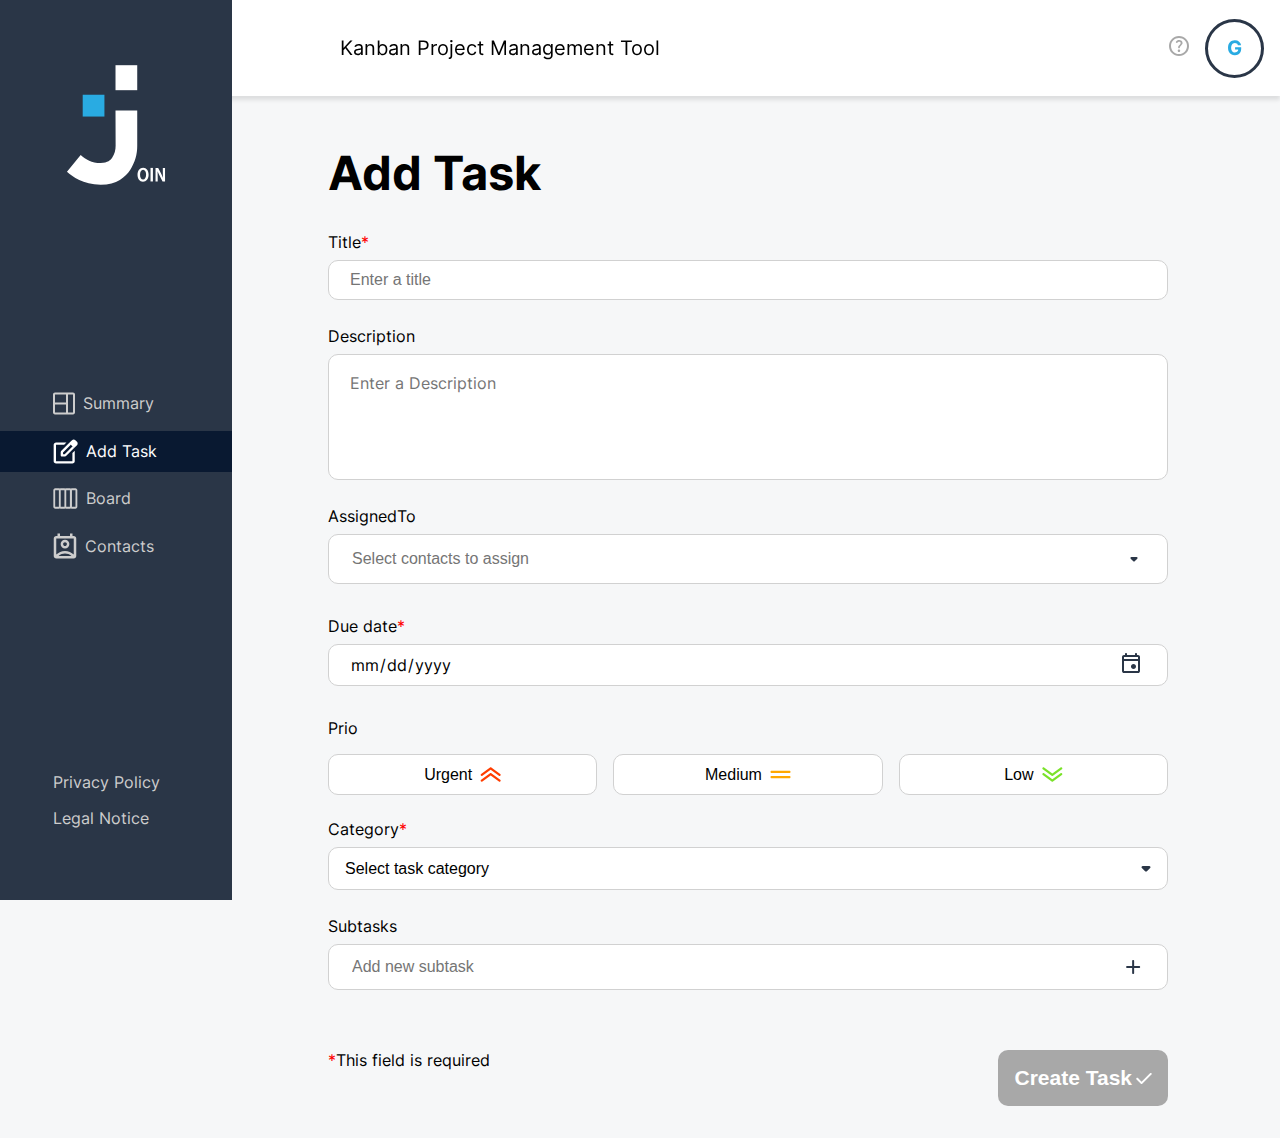
==== commit bdaa99ca: "update addtask" ====
--- a/html/add_task.html
+++ b/html/add_task.html
@@ -11,17 +11,15 @@
     <link rel="stylesheet" href="../css/aside_template.css" />
     <link rel="stylesheet" href="../css/add_task.css" />
     <link rel="stylesheet" href="../css/scrollbar.css" />
-    <link rel="stylesheet" href="../css/mainHTMLBody.css" />
     <script src="../js/includeHTML.js"></script>
-    <script src="../js/flyIn.js"></script>
     <script src="../js/add_task.js"></script>
     <script src="../js/remoteStorage.js"></script>
   </head>
 
-  <body class="bodyAddTaskCSS" onload="initAddTask()">
+  <body class="bodyContainer" onload="initAddTask()">
     <header w3-include-html="../assets/templates/header_template.html"></header>
     <aside w3-include-html="../assets/templates/aside_template.html"></aside>
-    <main class="mainAddTaskCSS">
+    <main class="mainContainer">
       <section class="addTaskMainContainer">
         <h1 class="addTaskTitle">Add Task</h1>
         <div class="mainAddTask">
--- a/css/aside_template.css
+++ b/css/aside_template.css
@@ -25,7 +25,7 @@
     padding-top: 64px;
 }
 
-.asideMiddle {
+#asideMiddle {
     display: flex;
     flex-direction: column;
     width: 100%;
--- a/css/add_task.css
+++ b/css/add_task.css
@@ -1,3 +1,21 @@
+html {
+    scroll-behavior: smooth;
+}
+
+.bodyContainer {
+    margin: 0;
+    display: flex;
+    flex-direction: column;
+    font-family: 'Inter';
+    background-color: #F6F7F8;
+    height: 100vh;
+}
+
+.mainContainer {
+    flex: 1;
+    margin-top: 96px;
+}
+
 #asideMiddleLinkAddTask{
     background-color: #091931;
     color: white;
@@ -619,6 +637,23 @@
     }
 }
 
+@media (max-width: 1000px) {
+    .mainContainer {
+        padding-bottom: 128px;
+    }
+
+    .addTaskTitle {
+        margin-top: 16px;
+    }
+}
+
+@media screen and (min-width: 1000px) {
+    .mainAddTask {
+        padding-left: 0;
+        margin-right: 0;
+    }
+}
+
 @media (max-width: 400px) {
     .addTaskPrioButtonContainer {
         gap: 8px;
@@ -660,5 +695,5 @@
     display: flex;
     justify-content: center;
     align-items: center;
-    margin-bottom: 16px;
-}+    margin-bottom: 32px;
+}
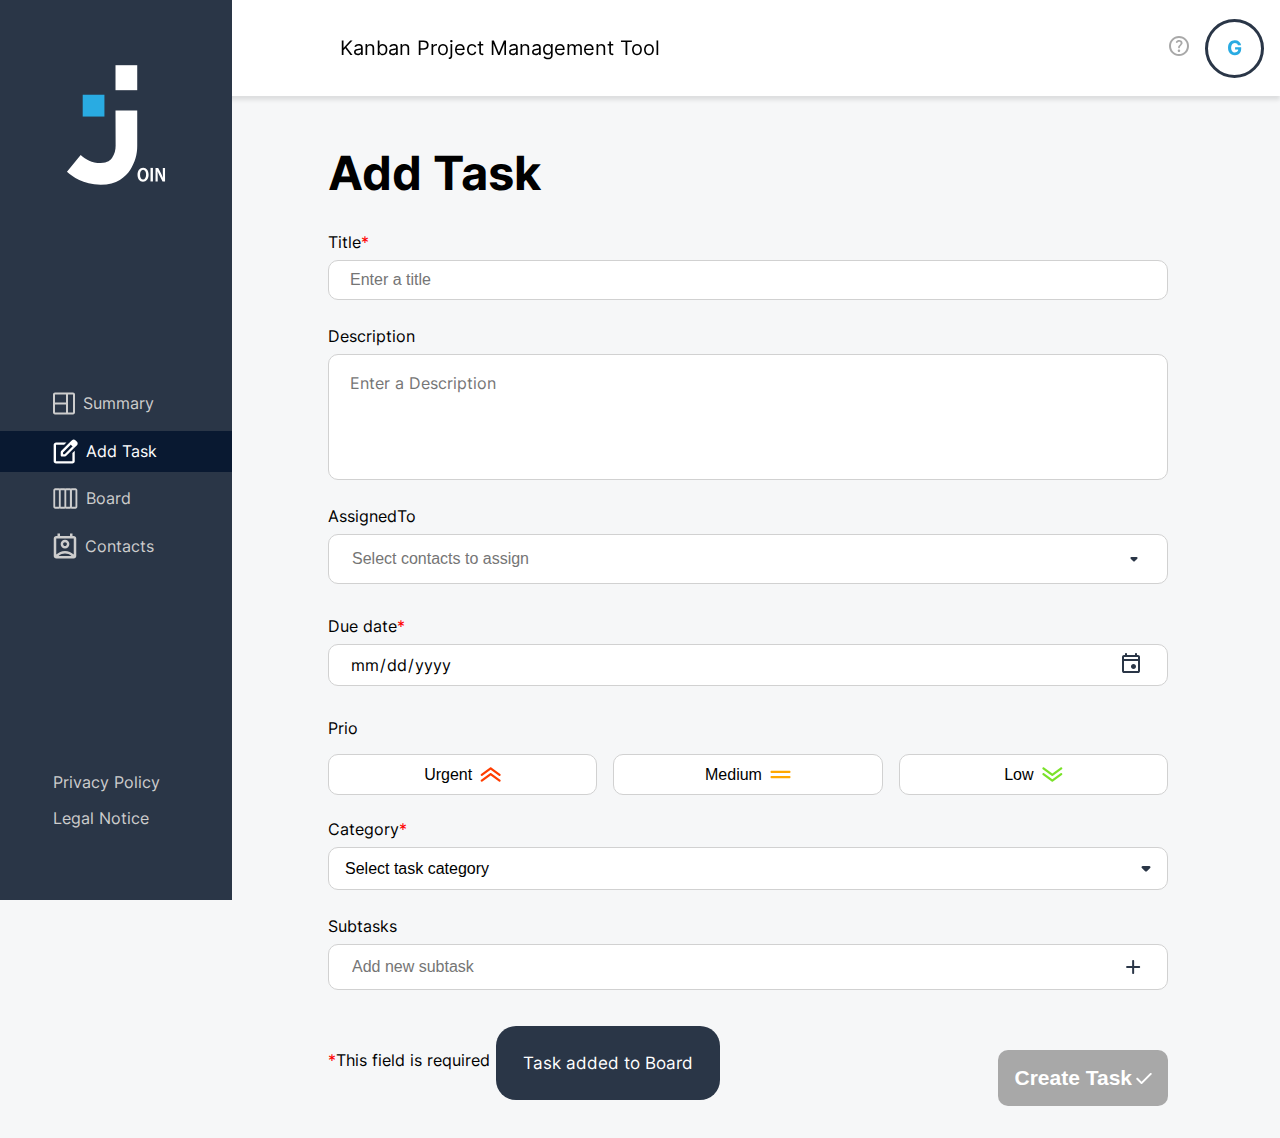
==== commit f8c9642b: "update addtask" ====
--- a/html/add_task.html
+++ b/html/add_task.html
@@ -23,7 +23,7 @@
       <section class="addTaskMainContainer">
         <h1 class="addTaskTitle">Add Task</h1>
         <div class="mainAddTask">
-            <form class="formAddTask">
+            <form class="formAddTask" onsubmit="createTask(event)">
                 <div class="addTasksLeft">
                   <div class="addTaskTitleContainer">
                     <label for="title">Title<span style="color: red">*</span></label>
@@ -33,7 +33,7 @@
                       name="title"
                       placeholder="Enter a title"
                       required
-                      oninput="enableCreateTaskButton()"
+                      oninput="enableCreateTaskButton(), validateTitle()"
                     />
                   </div>
                   <div class="addTaskDescriptionContainer">
@@ -44,6 +44,7 @@
                       rows="4"
                       cols="50"
                       placeholder="Enter a Description"
+                      oninput="validateDescription()"
                     ></textarea>
                   </div>
                   <div class="editAssignedTo">
@@ -144,7 +145,8 @@
                     <button class="addTaskCreateTaskButton" type="submit" id="createTask" disabled>Create Task<img src="../assets/img/check.svg" alt="Check" /></button>
                   </div>
                 </div>
-              </form>              
+              </form>
+              <div class="addTaskAnimationText" id="addTaskAnimationText">Task added to Board</div>
         </div>
       </section>
     </main>
--- a/css/add_task.css
+++ b/css/add_task.css
@@ -484,7 +484,6 @@
     background-image: url(../assets/img/checked.svg);
 }
 
-
 /* Subtask */
 
 .editSubTasksInputContainer:focus {
@@ -575,6 +574,62 @@
 
 .input:-internal-autofill-selected {
     background-color: white;
+}
+
+/* disabled to enabled */
+
+.addTaskCreateTaskButton:enabled {
+    background-color: #2A3647;
+    color: white;
+    border-radius: 10px;
+    padding: 16px;
+    font-size: 21px;
+    font-weight: 700;
+    cursor: pointer;
+    gap: 4px;
+    border: none;
+    display: flex;
+    justify-content: center;
+    align-items: center;
+    margin-bottom: 16px;
+}
+
+.addTaskCreateTaskButton:enabled:hover {
+    background-color: #29ABE2;
+}
+
+.addTaskCreateTaskButton:disabled {
+    background-color: #A8A8A8;
+    color: white;
+    border-radius: 10px;
+    padding: 16px;
+    font-size: 21px;
+    font-weight: 700;
+    gap: 4px;
+    border: none;
+    display: flex;
+    justify-content: center;
+    align-items: center;
+    margin-bottom: 32px;
+}
+
+.addTaskAnimationText {
+    display: block; 
+    position: fixed;
+    left: calc(50% - 144px);
+    bottom: -200px;
+    z-index: 10;
+    background-color: #2A3647;
+    color: white;
+    font-weight: 400;
+    font-size: 17px;
+    border-radius: 20px;
+    padding: 27px;
+    transition: bottom 2s ease; 
+}
+    
+.addTaskAfterAnimationText {
+    bottom: 200px !important;
 }
 
 @media (max-width: 1300px) {
@@ -660,40 +715,3 @@
         flex-direction: column;
     }
 }
-
-/* disabled to enabled */
-
-.addTaskCreateTaskButton:enabled {
-    background-color: #2A3647;
-    color: white;
-    border-radius: 10px;
-    padding: 16px;
-    font-size: 21px;
-    font-weight: 700;
-    cursor: pointer;
-    gap: 4px;
-    border: none;
-    display: flex;
-    justify-content: center;
-    align-items: center;
-    margin-bottom: 16px;
-}
-
-.addTaskCreateTaskButton:enabled:hover {
-    background-color: #29ABE2;
-}
-
-.addTaskCreateTaskButton:disabled {
-    background-color: #A8A8A8;
-    color: white;
-    border-radius: 10px;
-    padding: 16px;
-    font-size: 21px;
-    font-weight: 700;
-    gap: 4px;
-    border: none;
-    display: flex;
-    justify-content: center;
-    align-items: center;
-    margin-bottom: 32px;
-}
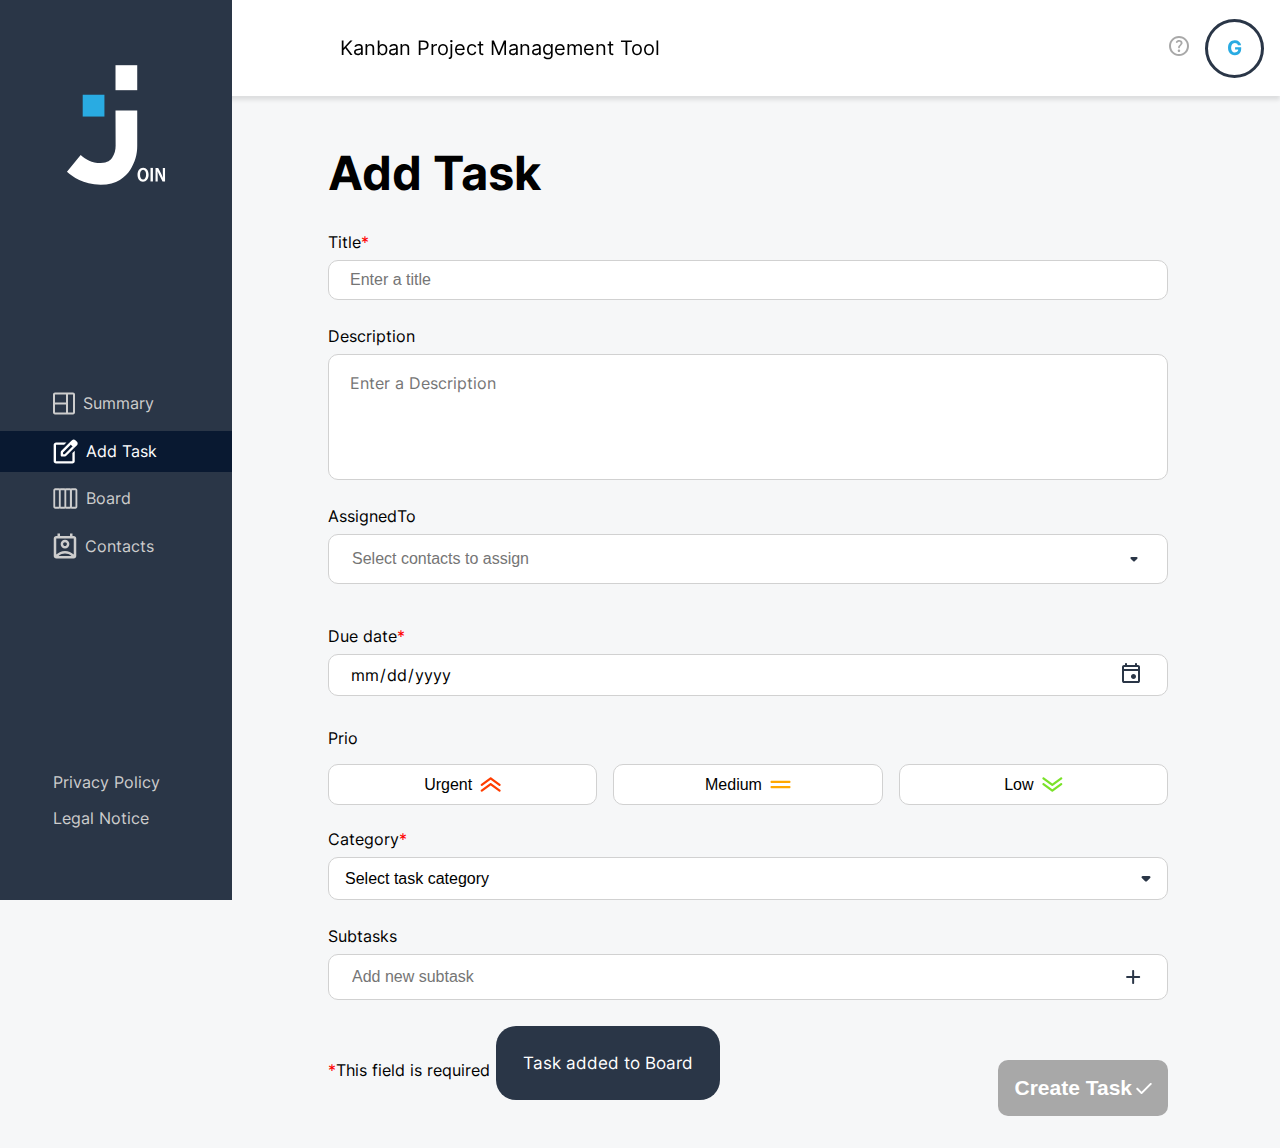
==== commit e0e59a7f: "update" ====
--- a/html/add_task.html
+++ b/html/add_task.html
@@ -1,155 +1,116 @@
 <!DOCTYPE html>
 <html lang="en">
-  <head>
-    <meta charset="UTF-8" />
-    <meta name="viewport" content="width=device-width, initial-scale=1.0" />
-    <title>Add Task</title>
-    <link rel="icon" type="image/x-icon" href="../assets/img/logoBright.svg" />
-    <link rel="stylesheet" href="../css/font_inter.css" />
-    <link rel="stylesheet" href="../css/footer_template.css" />
-    <link rel="stylesheet" href="../css/header_template.css" />
-    <link rel="stylesheet" href="../css/aside_template.css" />
-    <link rel="stylesheet" href="../css/add_task.css" />
-    <link rel="stylesheet" href="../css/scrollbar.css" />
-    <script src="../js/includeHTML.js"></script>
-    <script src="../js/add_task.js"></script>
-    <script src="../js/remoteStorage.js"></script>
-  </head>
 
-  <body class="bodyContainer" onload="initAddTask()">
-    <header w3-include-html="../assets/templates/header_template.html"></header>
-    <aside w3-include-html="../assets/templates/aside_template.html"></aside>
-    <main class="mainContainer">
-      <section class="addTaskMainContainer">
-        <h1 class="addTaskTitle">Add Task</h1>
-        <div class="mainAddTask">
-            <form class="formAddTask" onsubmit="createTask(event)">
-                <div class="addTasksLeft">
-                  <div class="addTaskTitleContainer">
-                    <label for="title">Title<span style="color: red">*</span></label>
-                    <input
-                      type="text"
-                      id="title"
-                      name="title"
-                      placeholder="Enter a title"
-                      required
-                      oninput="enableCreateTaskButton(), validateTitle()"
-                    />
-                  </div>
-                  <div class="addTaskDescriptionContainer">
-                    <label for="description">Description</label>
-                    <textarea
-                      name="description"
-                      id="description"
-                      rows="4"
-                      cols="50"
-                      placeholder="Enter a Description"
-                      oninput="validateDescription()"
-                    ></textarea>
-                  </div>
-                  <div class="editAssignedTo">
-                    <label for="contactsDropDown">AssignedTo</label>
-                    <div class="contactsDropDownInputContainer">
-                      <input
-                        placeholder="Select contacts to assign"
-                        type="search"
-                        id="contactsDropDown"
-                        onkeyup="editFilterNames()"
-                        onfocus="showChoosingList()"
-                      />
-                      <div
-                        class="openCloseChoosingListImg"
-                        id="openCloseChoosingListImg"
-                        onclick="toggleShowChoosingList()"
-                      ></div>
-                    </div>
-                    <div id="choosingList" class="choosingList dnone"></div>
-                    <div id="editAssignedTosChosenEdit" class="assignedContactsContainer"></div>
-                  </div>
-                  <div class="addTaskThisFieldIsRequiredLeft">
-                    <span style="color: red">*</span><span>This field is required</span>
-                  </div>
+<head>
+  <meta charset="UTF-8" />
+  <meta name="viewport" content="width=device-width, initial-scale=1.0" />
+  <title>Add Task</title>
+  <link rel="icon" type="image/x-icon" href="../assets/img/logoBright.svg" />
+  <link rel="stylesheet" href="../css/font_inter.css" />
+  <link rel="stylesheet" href="../css/footer_template.css" />
+  <link rel="stylesheet" href="../css/header_template.css" />
+  <link rel="stylesheet" href="../css/aside_template.css" />
+  <link rel="stylesheet" href="../css/add_task.css" />
+  <link rel="stylesheet" href="../css/scrollbar.css" />
+  <script src="../js/includeHTML.js"></script>
+  <script src="../js/add_task.js" defer></script>
+  <script src="../js/add_task1.js"></script>
+  <script src="../js/remoteStorage.js"></script>
+
+</head>
+
+<body class="bodyContainer" onload="initAddTask()" onclick="event.stopPropagation(), closeChoosingList()">
+  <header w3-include-html="../assets/templates/header_template.html"></header>
+  <aside w3-include-html="../assets/templates/aside_template.html"></aside>
+  <main class="mainContainer">
+    <section class="addTaskMainContainer">
+      <h1 class="addTaskTitle">Add Task</h1>
+      <div class="mainAddTask">
+        <form class="formAddTask" onsubmit="createTask(event)" onclick="event.stopPropagation(), closeChoosingList()">
+          <div class="addTasksLeft">
+            <div class="addTaskTitleContainer">
+              <label for="title">Title<span style="color: red">*</span></label>
+              <input type="text" id="title" name="title" placeholder="Enter a title" required
+                oninput="enableCreateTaskButton(), validateTitle()" />
+            </div>
+            <div class="addTaskDescriptionContainer">
+              <label for="description">Description</label>
+              <textarea name="description" id="description" rows="4" cols="50" placeholder="Enter a Description"
+                oninput="validateDescription()"></textarea>
+            </div>
+            <div class="editAssignedTo">
+              <label for="contactsDropDown">AssignedTo</label>
+              <div class="contactsDropDownInputContainer">
+                <input placeholder="Select contacts to assign" type="search" id="contactsDropDown"
+                  onkeyup="editFilterNames()" onfocus="showChoosingList()" onclick="event.stopPropagation()" />
+                <div class="openCloseChoosingListImg" id="openCloseChoosingListImg"
+                  onclick="event.stopPropagation(), toggleShowChoosingList()">
                 </div>
-                <div class="spacerAddTasks"></div>
-                <div class="addTasksRight">
-                  <div class="addTaskDueDateContainer">
-                    <label for="editDueDate">Due date<span style="color: red">*</span></label>
-                    <input
-                      id="editDueDate"
-                      name="editDueDate"
-                      type="date"
-                      min="2022-01-01"
-                      step="1"
-                      placeholder="dd-mm-yyyy"
-                      required
-                      oninput="enableCreateTaskButton()"
-                    />
-                  </div>
-                  <div class="addTaskPrioContainer">
-                    <p>Prio</p>
-                    <div class="addTaskPrioButtonContainer">
-                      <button
-                        id="buttonUrgent"
-                        onclick="addPrioButtonColor('urgent', event)"
-                        class="buttonPrio"
-                      >
-                        Urgent<img id="buttonImg1" src="../assets/img/addTaskUrgentLogo.svg" />
-                      </button>
-                      <button
-                        id="buttonMedium"
-                        onclick="addPrioButtonColor('medium', event)"
-                        class="buttonPrio buttonPrioMediumOrange"
-                      >
-                        Medium<img id="buttonImg2" src="../assets/img/addTaskMediumLogo.svg" />
-                      </button>
-                      <button
-                        id="buttonLow"
-                        onclick="addPrioButtonColor('low', event)"
-                        class="buttonPrio"
-                      >
-                        Low<img id="buttonImg3" src="../assets/img/addTaskLowLogo.svg" />
-                      </button>
-                    </div>
-                  </div>
-                  <div class="addTaskCategoryContainer">
-                    <label for="category">Category<span style="color: red">*</span></label>
-                    <select name="category" id="category" required onchange="enableCreateTaskButton()">
-                      <option disabled selected>Select task category</option>
-                      <option value="User Story">User Story</option>
-                      <option value="Technical Task">Technical Task</option>
-                    </select>
-                  </div>
-                  <label for="editSubTasks">Subtasks</label>
-                  <div class="editSubTasksInputContainer">
-                    <input
-                      type="text"
-                      name="editSubTasks"
-                      id="editSubTasks"
-                      placeholder="Add new subtask"
-                      minlength="5"
-                      maxlength="20"
-                    />
-                    <img
-                      class="addSubTaskImg"
-                      src="../assets/img/EditTaskAddSubtask.svg"
-                      alt=""
-                      onclick="addSubTask()"
-                    />
-                  </div>
-                  <div id="editSubtasksList" class="editSubtasksList"></div>
-                  <div class="addTaskCreateTaskContainer">
-                    <div class="addTaskThisFieldIsRequiredRight">
-                      <span style="color: red">*</span><span>This field is required</span>
-                    </div>
-                    <button class="addTaskClearTaskButton" onclick="clearTask()">Clear<img src="../assets/img/close_black.svg" alt="Clear" /></button>
-                    <button class="addTaskCreateTaskButton" type="submit" id="createTask" disabled>Create Task<img src="../assets/img/check.svg" alt="Check" /></button>
-                  </div>
-                </div>
-              </form>
-              <div class="addTaskAnimationText" id="addTaskAnimationText">Task added to Board</div>
-        </div>
-      </section>
-    </main>
-    <footer w3-include-html="../assets/templates/footer_template.html"></footer>
-  </body>
-</html>
+              </div>
+              <div id="choosingList" class="choosingList dnone"></div>
+              <div id="editAssignedTosChosenEdit" class="assignedContactsContainer"></div>
+            </div>
+            <div class="addTaskThisFieldIsRequiredLeft">
+              <span style="color: red">*</span><span>This field is required</span>
+            </div>
+          </div>
+          <div class="spacerAddTasks"></div>
+          <div class="addTasksRight">
+            <div class="addTaskDueDateContainer">
+              <label for="editDueDate">Due date<span style="color: red">*</span></label>
+              <input id="editDueDate" name="editDueDate" type="date" min="2022-01-01" step="1" placeholder="dd-mm-yyyy"
+                required oninput="enableCreateTaskButton()" />
+            </div>
+            <div class="addTaskPrioContainer">
+              <p>Prio</p>
+              <div class="addTaskPrioButtonContainer">
+                <button id="buttonUrgent" onclick="event.stopPropagation(), addPrioButtonColor('urgent', event)"
+                  class="buttonPrio">
+                  Urgent<img id="buttonImg1" src="../assets/img/addTaskUrgentLogo.svg" />
+                </button>
+                <button id="buttonMedium" onclick="event.stopPropagation(), addPrioButtonColor('medium', event)"
+                  class="buttonPrio buttonPrioMediumOrange">
+                  Medium<img id="buttonImg2" src="../assets/img/addTaskMediumLogo.svg" />
+                </button>
+                <button id="buttonLow" onclick="event.stopPropagation(), addPrioButtonColor('low', event)"
+                  class="buttonPrio">
+                  Low<img id="buttonImg3" src="../assets/img/addTaskLowLogo.svg" />
+                </button>
+              </div>
+            </div>
+            <div class="addTaskCategoryContainer">
+              <label for="category">Category<span style="color: red">*</span></label>
+              <select name="category" id="category" required onchange="enableCreateTaskButton()">
+                <option disabled selected>Select task category</option>
+                <option value="User Story">User Story</option>
+                <option value="Technical Tasks">Technical Task</option>
+              </select>
+            </div>
+            <label for="editSubTasks">Subtasks</label>
+            <div class="editSubTasksInputContainer">
+              <input type="text" name="editSubTasks" id="editSubTasks" placeholder="Add new subtask" minlength="5"
+                maxlength="20" />
+              <img class="addSubTaskImg" src="../assets/img/EditTaskAddSubtask.svg" alt=""
+                onclick="event.stopPropagation(),addSubTask()" />
+            </div>
+            <div id="editSubtasksList" class="editSubtasksList"></div>
+            <div class="addTaskCreateTaskContainer">
+              <div class="addTaskThisFieldIsRequiredRight">
+                <span style="color: red">*</span><span>This field is required</span>
+              </div>
+              <button class="addTaskClearTaskButton" onclick="event.stopPropagation(), clearTask()">Clear<img
+                  src="../assets/img/close_black.svg" alt="Clear" /></button>
+              <button class="addTaskCreateTaskButton" type="submit" id="createTaskButton" disabled>Create Task<img
+                  src="../assets/img/check.svg" alt="Check" /></button>
+            </div>
+          </div>
+        </form>
+        <div class="addTaskAnimationText" id="addTaskAnimationText">Task added to Board</div>
+      </div>
+    </section>
+  </main>
+  <footer w3-include-html="../assets/templates/footer_template.html"></footer>
+
+</body>
+
+</html>--- a/css/add_task.css
+++ b/css/add_task.css
@@ -16,16 +16,16 @@
     margin-top: 96px;
 }
 
-#asideMiddleLinkAddTask{
+#asideMiddleLinkAddTask {
     background-color: #091931;
     color: white;
 }
 
-#asideMiddleLinkAddTask img{
+#asideMiddleLinkAddTask img {
     filter: brightness(2);
 }
 
-#desktopContainerLinkAddTask{
+#desktopContainerLinkAddTask {
     background-color: #091931;
     border-radius: 8px;
     width: 76px;
@@ -33,7 +33,7 @@
     color: white;
 }
 
-#desktopContainerLinkAddTask img{
+#desktopContainerLinkAddTask img {
     filter: brightness(2);
 }
 
@@ -100,6 +100,13 @@
 .assignedContactsContainer {
     display: flex;
     padding-top: 16px;
+    width: 100%;
+    flex-direction: row;
+    flex-wrap: wrap;
+    gap: 5px;
+    overflow-y: auto;
+    max-height: 44px;
+    margin-top: 10px;
 }
 
 .addTaskTitleContainer input {
@@ -112,8 +119,8 @@
 }
 
 .addTaskTitleContainer input:focus {
-    border-color: #29ABE2; 
-    outline: none; 
+    border-color: #29ABE2;
+    outline: none;
 }
 
 .addTaskDescriptionContainer textarea {
@@ -128,8 +135,8 @@
 }
 
 .addTaskDescriptionContainer textarea:focus {
-    border-color: #29ABE2; 
-    outline: none; 
+    border-color: #29ABE2;
+    outline: none;
 }
 
 .addTaskAssignedToContainer select {
@@ -149,9 +156,9 @@
 }
 
 #assignedTo {
-    -webkit-appearance: none; 
-    -moz-appearance: none;     
-    appearance: none;          
+    -webkit-appearance: none;
+    -moz-appearance: none;
+    appearance: none;
 }
 
 .addTaskCategoryContainer select {
@@ -171,14 +178,14 @@
 }
 
 #category {
-    -webkit-appearance: none; 
-    -moz-appearance: none;     
-    appearance: none;          
+    -webkit-appearance: none;
+    -moz-appearance: none;
+    appearance: none;
 }
 
 .addTaskAssignedToContainer select:focus {
-    border-color: #29ABE2; 
-    outline: none; 
+    border-color: #29ABE2;
+    outline: none;
 }
 
 .addTaskDueDateContainer input {
@@ -192,21 +199,21 @@
 }
 
 .addTaskDueDateContainer input:focus {
-    border-color: #29ABE2; 
-    outline: none; 
+    border-color: #29ABE2;
+    outline: none;
 }
 
 input[type="date"]::-webkit-calendar-picker-indicator {
     color: rgba(0, 0, 0, 0);
     opacity: 1;
     display: block;
-    background: url(../assets/img/CalenderEditBoard.svg) no-repeat; 
+    background: url(../assets/img/CalenderEditBoard.svg) no-repeat;
     width: 20px;
     height: 20px;
     border-width: thin;
 }
 
-input[type="date"]::-webkit-calendar-picker-indicator:hover{
+input[type="date"]::-webkit-calendar-picker-indicator:hover {
     cursor: pointer;
 }
 
@@ -217,8 +224,8 @@
 }
 
 .addTaskCategoryContainer select:focus {
-    border-color: #29ABE2; 
-    outline: none; 
+    border-color: #29ABE2;
+    outline: none;
 }
 
 .addTaskCreateTaskContainer {
@@ -302,11 +309,11 @@
 }
 
 .buttonPrio img {
-    filter: none; 
+    filter: none;
 }
 
 .buttonPrioWhite img {
-    filter: brightness(0) invert(1); 
+    filter: brightness(0) invert(1);
 }
 
 
@@ -315,6 +322,11 @@
     flex-direction: column;
 }
 
+.choosingList{
+    max-height: 448px;
+    overflow-y: auto;
+}
+
 .choosingListRow {
     display: flex;
     justify-content: space-between;
@@ -322,7 +334,7 @@
     align-items: center;
 }
 
-.choosingListRow:hover{
+.choosingListRow:hover {
     background-color: #A8A8A8;
     border-radius: 10px;
     border: unset;
@@ -379,7 +391,7 @@
     width: 24px;
 }
 
-#openCloseChoosingListImg:hover{
+#openCloseChoosingListImg:hover {
     cursor: pointer;
 }
 
@@ -394,6 +406,11 @@
 
 .CFF5EB3 {
     background-color: #FF5EB3;
+    margin-left: -5px;
+}
+
+.CFFBB2B {
+    background-color: #FFBB2B;
     margin-left: -5px;
 }
 
@@ -487,8 +504,8 @@
 /* Subtask */
 
 .editSubTasksInputContainer:focus {
-    border-color: #29ABE2; 
-    outline: none; 
+    border-color: #29ABE2;
+    outline: none;
 }
 
 .editSubTasksInputContainer {
@@ -510,19 +527,19 @@
     outline: none;
 }
 
-.addSubTaskImg:hover{
+.addSubTaskImg:hover {
     cursor: pointer;
     transform: scale(1.03);
 }
 
-.subTaskEditRow{
+.subTaskEditRow {
     display: flex;
     width: 100%;
     justify-content: space-between;
     margin-top: 8px;
 }
 
-.subTaskEditRowRight{
+.subTaskEditRowRight {
     display: flex;
     justify-content: center;
     align-items: center;
@@ -530,12 +547,12 @@
     margin-right: 16px;
 }
 
-.editSubTaskDeleteImg:hover{
+.editSubTaskDeleteImg:hover {
     cursor: pointer;
     transform: scale(1.03);
 }
 
-.editSubTaskEditImg:hover{
+.editSubTaskEditImg:hover {
     cursor: pointer;
     transform: scale(1.03);
 }
@@ -552,19 +569,19 @@
     border-radius: 10px;
 }
 
-.editSubTaskEditInput{
+.editSubTaskEditInput {
     border: unset;
     font-size: 16px;
     flex: 1;
     height: 32px;
 }
 
-.editSubTaskEditInput:focus{
+.editSubTaskEditInput:focus {
     outline: none;
     border-bottom: 1px solid #29ABE2
 }
 
-.subTaskEditEditRowRight{
+.subTaskEditEditRowRight {
     display: flex;
     justify-content: center;
     align-items: center;
@@ -614,7 +631,7 @@
 }
 
 .addTaskAnimationText {
-    display: block; 
+    display: block;
     position: fixed;
     left: calc(50% - 144px);
     bottom: -200px;
@@ -625,9 +642,9 @@
     font-size: 17px;
     border-radius: 20px;
     padding: 27px;
-    transition: bottom 2s ease; 
-}
-    
+    transition: bottom 2s ease;
+}
+
 .addTaskAfterAnimationText {
     bottom: 200px !important;
 }
@@ -714,4 +731,14 @@
         gap: 8px;
         flex-direction: column;
     }
-}
+
+    .addTaskCreateTaskContainer {
+        margin-top: 32px;
+        padding-bottom: 96px;
+    }
+
+    .addTaskCreateTaskButton:disabled {
+        margin-bottom: 0;
+        padding: 8px;
+    }
+}